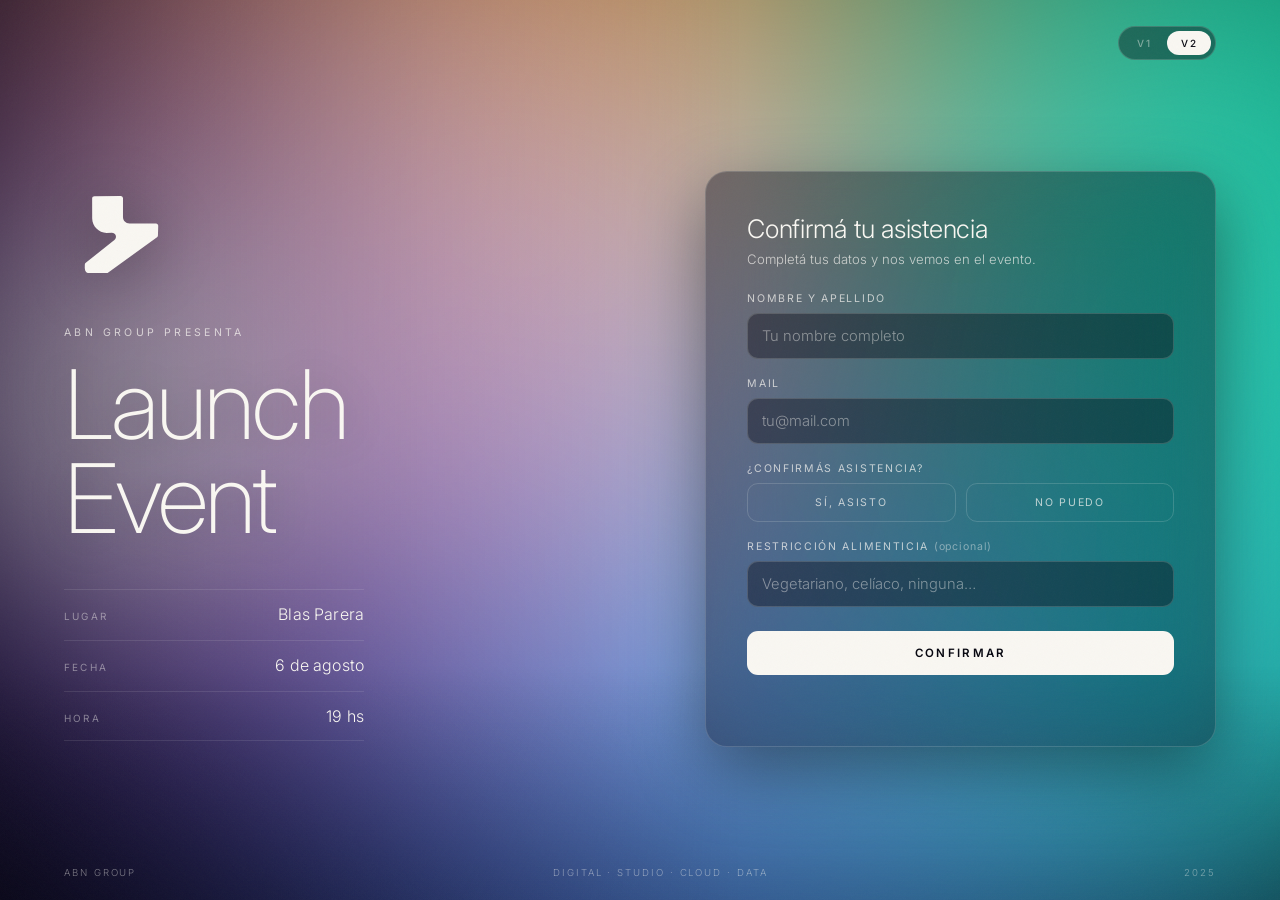
==== v2/index.html @ 105c2b26 "Agregar v2 (gradiente multicolor + isotipo) y switch V1/V2 v2 en /v2/: fondo con mesh gradient WebGL" ====
<!DOCTYPE html>
<html lang="es">
<head>
  <meta charset="UTF-8">
  <meta name="viewport" content="width=device-width, initial-scale=1.0">

  <!-- SEO -->
  <title>ABN Group — Launch Event (v2)</title>
  <meta name="description" content="Evento de lanzamiento de ABN Group. Blas Parera — 6 de agosto, 19 hs. Confirmá tu asistencia.">

  <!-- Open Graph -->
  <meta property="og:title" content="ABN Group — Launch Event">
  <meta property="og:description" content="Blas Parera · 6 de agosto · 19 hs. Confirmá tu asistencia.">
  <meta property="og:type" content="website">

  <!-- Favicon -->
  <link rel="icon" type="image/svg+xml" href="assets/ABN Icon - JP Ash W.svg">

  <!-- Fonts -->
  <link rel="preconnect" href="https://fonts.googleapis.com">
  <link rel="preconnect" href="https://fonts.gstatic.com" crossorigin>
  <link href="https://fonts.googleapis.com/css2?family=Inter:wght@200;300;400;500;600&display=swap" rel="stylesheet">

  <!-- Styles -->
  <link rel="stylesheet" href="style.css">
</head>

<body>

  <!-- WebGL colour mesh gradient background -->
  <canvas class="bg-gradient" id="hero-canvas"></canvas>

  <!-- Version switcher -->
  <nav class="ver-switch" aria-label="Versiones">
    <a href="../" class="ver">V1</a>
    <a href="./" class="ver active" aria-current="page">V2</a>
  </nav>

  <main class="stage">
    <div class="grid">

      <!-- ==================== LEFT — EVENT INFO ==================== -->
      <section class="info">
        <img src="assets/ABN Icon - JP Ash W.svg" alt="ABN Group" class="info-mark">

        <span class="info-eyebrow">ABN Group presenta</span>

        <h1 class="info-title">Launch<br>Event</h1>

        <div class="info-meta">
          <div class="meta-row">
            <span class="meta-label">Lugar</span>
            <span class="meta-value">Blas Parera</span>
          </div>
          <div class="meta-row">
            <span class="meta-label">Fecha</span>
            <span class="meta-value">6 de agosto</span>
          </div>
          <div class="meta-row">
            <span class="meta-label">Hora</span>
            <span class="meta-value">19 hs</span>
          </div>
        </div>
      </section>

      <!-- ==================== RIGHT — LEAD FORM ==================== -->
      <section class="panel">
        <form class="form" id="rsvp-form" novalidate>
          <div class="form-head">
            <h2 class="form-title">Confirmá tu asistencia</h2>
            <p class="form-sub">Completá tus datos y nos vemos en el evento.</p>
          </div>

          <div class="field">
            <label for="name">Nombre y Apellido</label>
            <input type="text" id="name" name="name" autocomplete="name" placeholder="Tu nombre completo" required>
          </div>

          <div class="field">
            <label for="email">Mail</label>
            <input type="email" id="email" name="email" autocomplete="email" placeholder="tu@mail.com" required>
          </div>

          <div class="field">
            <span class="field-label">¿Confirmás asistencia?</span>
            <div class="choice">
              <label class="choice-opt">
                <input type="radio" name="attending" value="si" required>
                <span>Sí, asisto</span>
              </label>
              <label class="choice-opt">
                <input type="radio" name="attending" value="no">
                <span>No puedo</span>
              </label>
            </div>
          </div>

          <div class="field">
            <label for="diet">Restricción alimenticia <span class="optional">(opcional)</span></label>
            <input type="text" id="diet" name="diet" placeholder="Vegetariano, celíaco, ninguna…">
          </div>

          <button type="submit" class="submit" id="submit-btn">Confirmar</button>

          <p class="form-note" id="form-note" role="status" aria-live="polite"></p>
        </form>

        <!-- Success state -->
        <div class="thanks" id="thanks" hidden>
          <div class="thanks-mark">✓</div>
          <h2 class="thanks-title">¡Gracias!</h2>
          <p class="thanks-text" id="thanks-text">Te esperamos en Blas Parera el 6 de agosto.</p>
        </div>
      </section>

    </div>
  </main>

  <!-- Bottom bar -->
  <footer class="bottom">
    <span>ABN Group</span>
    <span class="bottom-center">Digital · Studio · Cloud · Data</span>
    <span>2025</span>
  </footer>

  <script src="script.js"></script>
</body>
</html>
---- v2/style.css ----
/* ============================================
   ABN GROUP — LAUNCH EVENT · V2
   Colour mesh gradient + white isotype
   ============================================ */

*,
*::before,
*::after {
  margin: 0;
  padding: 0;
  box-sizing: border-box;
}

:root {
  /* Neutrals */
  --base: #06060f;          /* deep navy base */
  --surface: rgba(10, 10, 24, 0.42);
  --ash: #f9f7f2;
  --ash-mid: rgba(249, 247, 242, 0.72);
  --ash-dim: rgba(249, 247, 242, 0.45);
  --ash-faint: rgba(249, 247, 242, 0.1);
  --ash-line: rgba(249, 247, 242, 0.16);

  /* Accent pulled from the gradient (periwinkle/violet) */
  --accent: #8f9bff;
  --accent-soft: rgba(143, 155, 255, 0.16);

  /* Typography */
  --font: 'Inter', -apple-system, BlinkMacSystemFont, sans-serif;

  /* Layout */
  --gutter: clamp(20px, 5vw, 72px);
  --ease-out: cubic-bezier(0.16, 1, 0.3, 1);
}

html { font-size: 16px; }

body {
  font-family: var(--font);
  background: var(--base);
  color: var(--ash);
  min-height: 100vh;
  min-height: 100dvh;
  overflow-x: hidden;
  -webkit-font-smoothing: antialiased;
  -moz-osx-font-smoothing: grayscale;
}

::selection { background: var(--accent); color: var(--base); }

a { color: inherit; text-decoration: none; }
img { display: block; max-width: 100%; }

/* GRAIN OVERLAY */
body::after {
  content: '';
  position: fixed;
  inset: 0;
  pointer-events: none;
  z-index: 9999;
  opacity: 0.03;
  background-image: url("data:image/svg+xml,%3Csvg viewBox='0 0 512 512' xmlns='http://www.w3.org/2000/svg'%3E%3Cfilter id='n'%3E%3CfeTurbulence type='fractalNoise' baseFrequency='.85' numOctaves='4' stitchTiles='stitch'/%3E%3C/filter%3E%3Crect width='100%25' height='100%25' filter='url(%23n)'/%3E%3C/svg%3E");
  background-repeat: repeat;
  background-size: 256px;
}

/* WEBGL BACKGROUND */
.bg-gradient {
  position: fixed;
  inset: 0;
  width: 100%;
  height: 100%;
  display: block;
  z-index: 0;
}

/* Legibility scrim — darkens the left/text side without hiding the gradient */
body::before {
  content: '';
  position: fixed;
  inset: 0;
  z-index: 1;
  pointer-events: none;
  background:
    linear-gradient(90deg, rgba(4, 4, 12, 0.5) 0%, rgba(4, 4, 12, 0.18) 34%, rgba(4, 4, 12, 0) 58%),
    linear-gradient(0deg, rgba(4, 4, 12, 0.32) 0%, rgba(4, 4, 12, 0) 26%);
}

/* ============================================
   VERSION SWITCHER
   ============================================ */
.ver-switch {
  position: fixed;
  top: clamp(16px, 3vh, 26px);
  right: var(--gutter);
  z-index: 20;
  display: flex;
  gap: 2px;
  padding: 4px;
  border-radius: 999px;
  background: rgba(6, 6, 15, 0.4);
  border: 1px solid var(--ash-line);
  backdrop-filter: blur(16px);
  -webkit-backdrop-filter: blur(16px);
}

.ver {
  font-size: 0.62rem;
  font-weight: 500;
  letter-spacing: 0.14em;
  color: var(--ash-dim);
  padding: 6px 14px;
  border-radius: 999px;
  transition: color 0.25s ease, background 0.25s ease;
}

.ver:hover { color: var(--ash); }

.ver.active {
  color: var(--base);
  background: var(--ash);
}

/* ============================================
   STAGE / LAYOUT
   ============================================ */
.stage {
  position: relative;
  z-index: 2;
  min-height: 100vh;
  min-height: 100dvh;
  display: flex;
  align-items: center;
  padding: clamp(72px, 12vh, 120px) var(--gutter) clamp(64px, 10vh, 96px);
}

.grid {
  width: 100%;
  max-width: 1240px;
  margin: 0 auto;
  display: grid;
  grid-template-columns: 1.05fr 0.95fr;
  gap: clamp(32px, 6vw, 96px);
  align-items: center;
}

/* LEFT — EVENT INFO */
.info { animation: fadeInUp 1.2s var(--ease-out) 0.2s both; }

.info-mark {
  width: clamp(84px, 9vw, 128px);
  height: auto;
  margin-bottom: 34px;
  filter: drop-shadow(0 6px 30px rgba(0, 0, 0, 0.35));
}

.info-eyebrow {
  display: block;
  font-size: 0.66rem;
  font-weight: 400;
  letter-spacing: 0.32em;
  text-transform: uppercase;
  color: var(--ash-mid);
  margin-bottom: 18px;
}

.info-title {
  font-size: clamp(3rem, 8vw, 6rem);
  font-weight: 200;
  line-height: 0.98;
  letter-spacing: -0.03em;
  margin-bottom: 44px;
  text-shadow: 0 4px 40px rgba(0, 0, 0, 0.25);
}

.info-meta {
  display: flex;
  flex-direction: column;
  gap: 2px;
  max-width: 300px;
}

.meta-row {
  display: flex;
  justify-content: space-between;
  align-items: baseline;
  gap: 16px;
  padding: 14px 0;
  border-top: 1px solid var(--ash-faint);
}

.meta-row:last-child { border-bottom: 1px solid var(--ash-faint); }

.meta-label {
  font-size: 0.62rem;
  font-weight: 400;
  letter-spacing: 0.22em;
  text-transform: uppercase;
  color: var(--ash-dim);
}

.meta-value {
  font-size: 1rem;
  font-weight: 300;
  letter-spacing: 0.01em;
  color: var(--ash);
}

/* RIGHT — FORM PANEL (glass) */
.panel {
  position: relative;
  background: var(--surface);
  border: 1px solid var(--ash-line);
  border-radius: 22px;
  padding: clamp(28px, 3.2vw, 44px);
  backdrop-filter: blur(32px) saturate(1.2);
  -webkit-backdrop-filter: blur(32px) saturate(1.2);
  box-shadow: 0 24px 70px rgba(0, 0, 0, 0.45);
  animation: fadeInUp 1.2s var(--ease-out) 0.45s both;
}

.form { display: flex; flex-direction: column; gap: 18px; }

.form-head { margin-bottom: 4px; }

.form-title {
  font-size: clamp(1.2rem, 2.2vw, 1.6rem);
  font-weight: 300;
  letter-spacing: -0.01em;
  margin-bottom: 6px;
}

.form-sub {
  font-size: 0.82rem;
  font-weight: 300;
  color: var(--ash-mid);
  line-height: 1.5;
}

.field { display: flex; flex-direction: column; gap: 8px; }

.field label,
.field-label {
  font-size: 0.66rem;
  font-weight: 400;
  letter-spacing: 0.16em;
  text-transform: uppercase;
  color: var(--ash-mid);
}

.optional {
  color: var(--ash-dim);
  letter-spacing: 0.08em;
  text-transform: none;
}

.field input[type="text"],
.field input[type="email"] {
  width: 100%;
  padding: 13px 14px;
  background: rgba(6, 6, 15, 0.4);
  border: 1px solid var(--ash-line);
  border-radius: 11px;
  color: var(--ash);
  font-family: var(--font);
  font-size: 0.92rem;
  font-weight: 300;
  transition: border-color 0.3s ease, background 0.3s ease;
}

.field input::placeholder { color: var(--ash-dim); }

.field input:focus {
  outline: none;
  border-color: var(--accent);
  background: rgba(6, 6, 15, 0.6);
  box-shadow: 0 0 0 3px var(--accent-soft);
}

.field input:user-invalid { border-color: var(--accent); }

/* Sí / No choice */
.choice { display: grid; grid-template-columns: 1fr 1fr; gap: 10px; }

.choice-opt {
  position: relative;
  display: flex;
  align-items: center;
  justify-content: center;
  gap: 8px;
  padding: 12px;
  border: 1px solid var(--ash-line);
  border-radius: 11px;
  cursor: pointer;
  font-size: 0.86rem;
  font-weight: 300;
  color: var(--ash-mid);
  transition: border-color 0.25s ease, background 0.25s ease, color 0.25s ease;
}

.choice-opt input { position: absolute; opacity: 0; pointer-events: none; }

.choice-opt:hover { border-color: var(--ash-dim); }

.choice-opt:has(input:checked) {
  border-color: var(--accent);
  background: var(--accent-soft);
  color: var(--ash);
}

.choice-opt:has(input:focus-visible) {
  outline: 2px solid var(--accent);
  outline-offset: 2px;
}

/* Submit — crisp white, reads on any colour */
.submit {
  margin-top: 6px;
  padding: 15px;
  background: var(--ash);
  color: var(--base);
  border: none;
  border-radius: 11px;
  font-family: var(--font);
  font-size: 0.72rem;
  font-weight: 600;
  letter-spacing: 0.2em;
  text-transform: uppercase;
  cursor: pointer;
  transition: transform 0.2s ease, box-shadow 0.3s ease, opacity 0.3s ease;
}

.submit:hover { box-shadow: 0 8px 30px rgba(255, 255, 255, 0.18); }
.submit:active { transform: translateY(1px); }
.submit:disabled { opacity: 0.6; cursor: default; }

.form-note {
  min-height: 1em;
  font-size: 0.76rem;
  font-weight: 300;
  color: var(--accent);
  text-align: center;
}

/* Success state */
.thanks {
  text-align: center;
  padding: 20px 0;
  animation: fadeInUp 0.7s var(--ease-out) both;
}

.thanks-mark {
  width: 56px;
  height: 56px;
  margin: 0 auto 20px;
  border-radius: 50%;
  border: 1px solid var(--accent);
  color: var(--accent);
  display: flex;
  align-items: center;
  justify-content: center;
  font-size: 1.5rem;
  background: var(--accent-soft);
}

.thanks-title {
  font-size: clamp(1.5rem, 3vw, 2rem);
  font-weight: 200;
  letter-spacing: -0.01em;
  margin-bottom: 12px;
}

.thanks-text {
  font-size: 0.9rem;
  font-weight: 300;
  color: var(--ash-mid);
  line-height: 1.6;
  max-width: 320px;
  margin: 0 auto;
}

/* BOTTOM BAR */
.bottom {
  position: fixed;
  bottom: 22px;
  left: var(--gutter);
  right: var(--gutter);
  z-index: 3;
  display: flex;
  justify-content: space-between;
  align-items: center;
  font-size: 0.6rem;
  font-weight: 300;
  letter-spacing: 0.2em;
  text-transform: uppercase;
  color: var(--ash-dim);
  pointer-events: none;
}

/* KEYFRAMES */
@keyframes fadeInUp {
  from { opacity: 0; transform: translateY(24px); }
  to   { opacity: 1; transform: translateY(0); }
}

/* RESPONSIVE */
@media (max-width: 940px) {
  .stage {
    align-items: flex-start;
    padding-top: clamp(60px, 10vh, 90px);
  }
  .grid {
    grid-template-columns: 1fr;
    gap: 36px;
    max-width: 520px;
  }
  .info-mark { margin-bottom: 24px; }
  .info-title { margin-bottom: 32px; }
  .info-meta { max-width: none; }
  .bottom-center { display: none; }
}

@media (max-width: 520px) {
  .stage { padding-left: 20px; padding-right: 20px; }
  .ver-switch { right: 20px; }
  .bottom { letter-spacing: 0.12em; }
  .bottom span:last-child { display: none; }
}

@media (prefers-reduced-motion: reduce) {
  .info, .panel, .thanks { animation: none; }
}
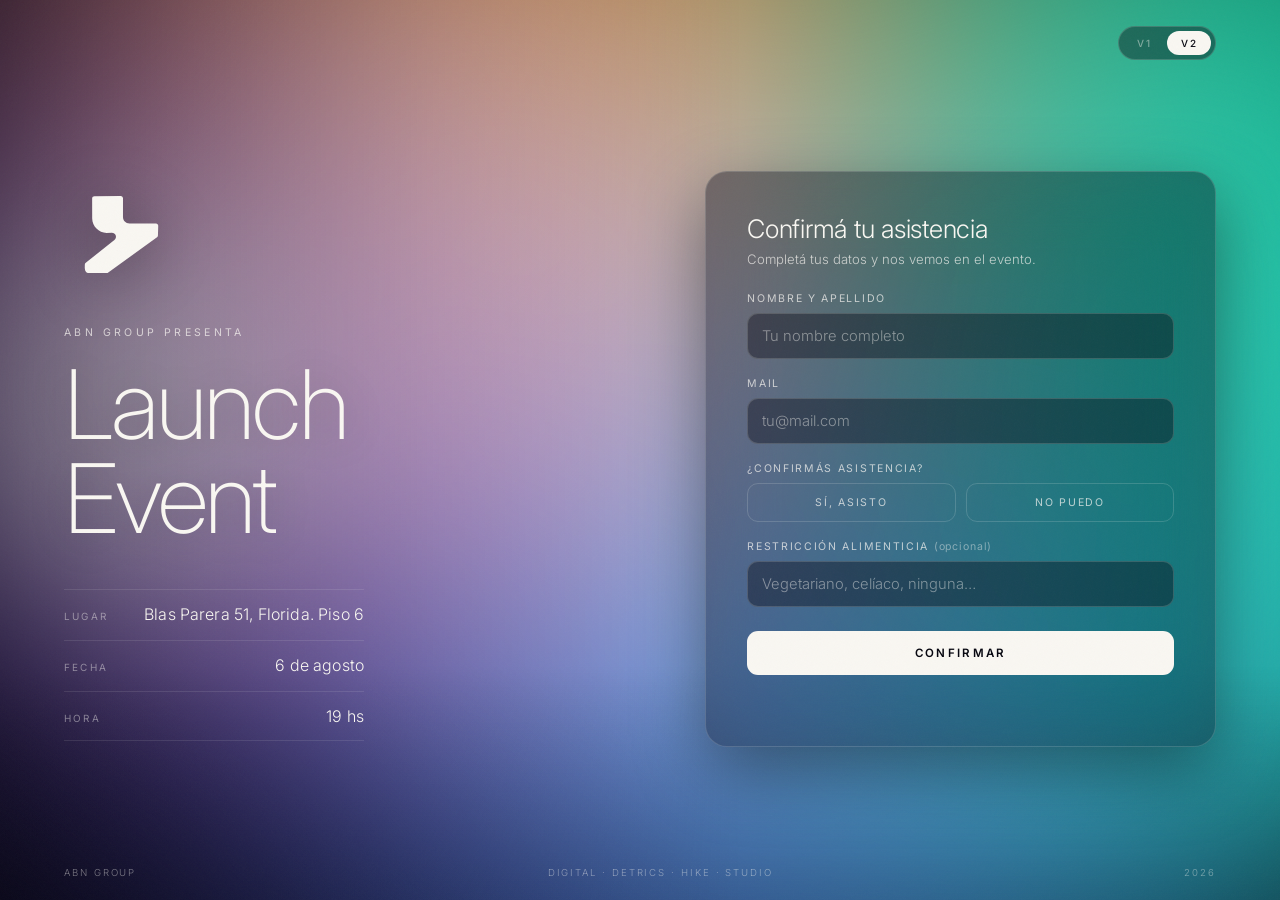
==== commit 1c1db968: "Actualizar footer (2026 · Detrics/Hike) y domicilio completo en v1 y v2 - Año: 2025 → 2026 - Footer " ====
--- a/v2/index.html
+++ b/v2/index.html
@@ -50,7 +50,7 @@
         <div class="info-meta">
           <div class="meta-row">
             <span class="meta-label">Lugar</span>
-            <span class="meta-value">Blas Parera</span>
+            <span class="meta-value">Blas Parera 51, Florida. Piso 6</span>
           </div>
           <div class="meta-row">
             <span class="meta-label">Fecha</span>
@@ -119,8 +119,8 @@
   <!-- Bottom bar -->
   <footer class="bottom">
     <span>ABN Group</span>
-    <span class="bottom-center">Digital · Studio · Cloud · Data</span>
-    <span>2025</span>
+    <span class="bottom-center">Digital · Detrics · Hike · Studio</span>
+    <span>2026</span>
   </footer>
 
   <script src="script.js"></script>
--- a/v2/style.css
+++ b/v2/style.css
@@ -204,6 +204,7 @@
   font-weight: 300;
   letter-spacing: 0.01em;
   color: var(--ash);
+  text-align: right;
 }
 
 /* RIGHT — FORM PANEL (glass) */
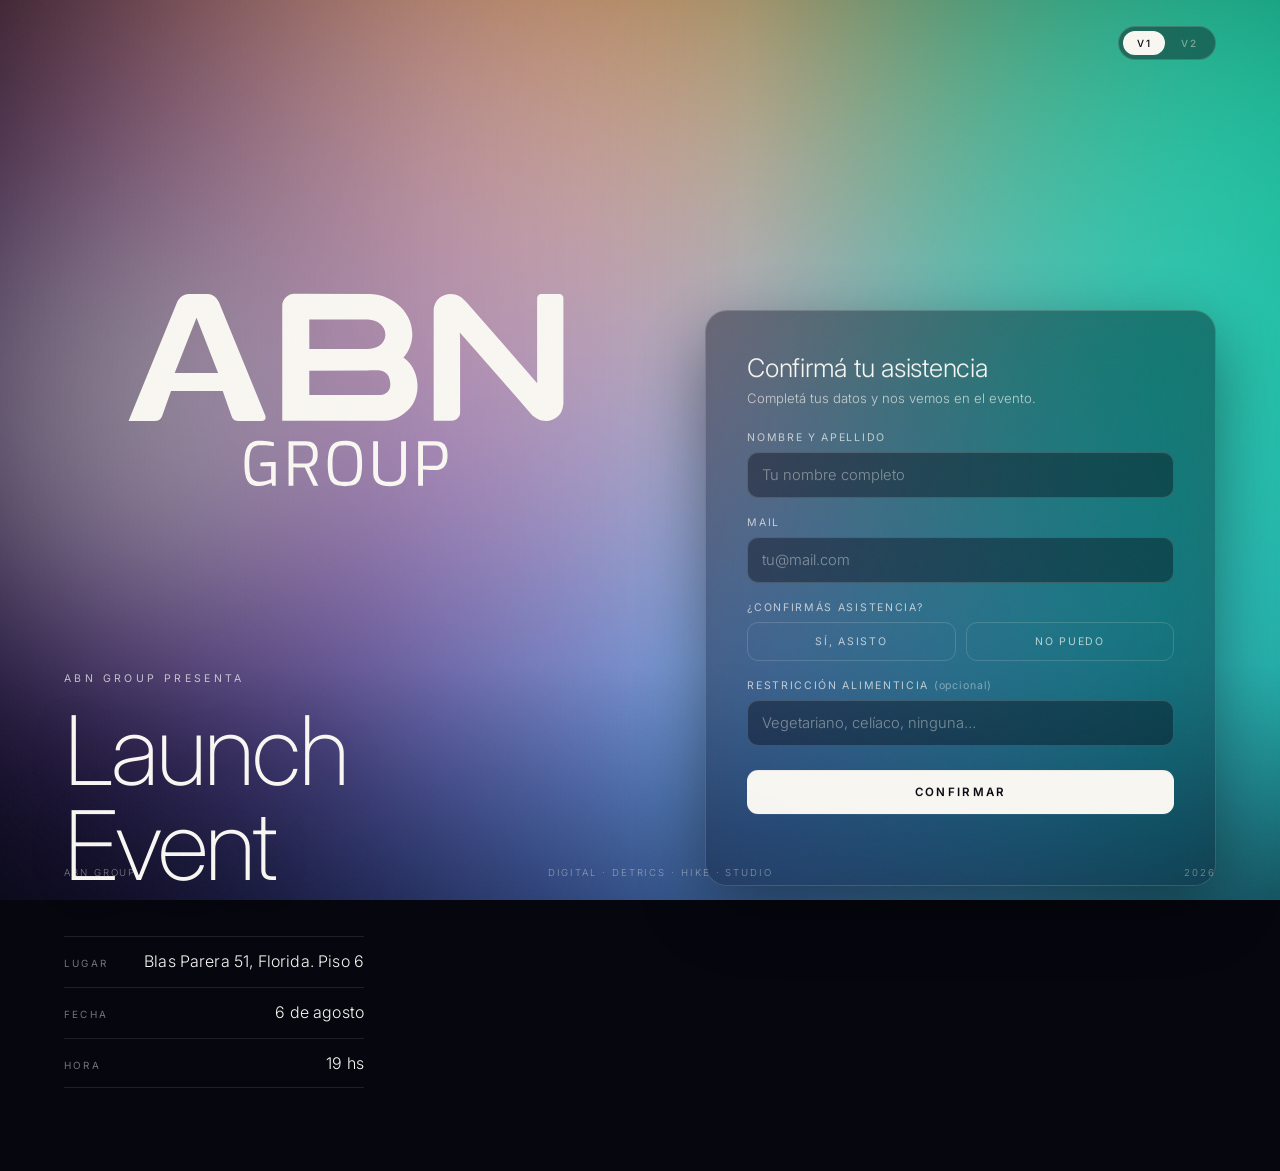
==== commit 898a1de6: "Publicar solo la v2: pasa a la raíz; v1 archivada sin publicar - La v2 (gradiente multicolor + isoti" ====
--- a/v2/index.html
+++ b/v2/index.html
@@ -2,127 +2,11 @@
 <html lang="es">
 <head>
   <meta charset="UTF-8">
-  <meta name="viewport" content="width=device-width, initial-scale=1.0">
-
-  <!-- SEO -->
-  <title>ABN Group — Launch Event (v2)</title>
-  <meta name="description" content="Evento de lanzamiento de ABN Group. Blas Parera — 6 de agosto, 19 hs. Confirmá tu asistencia.">
-
-  <!-- Open Graph -->
-  <meta property="og:title" content="ABN Group — Launch Event">
-  <meta property="og:description" content="Blas Parera · 6 de agosto · 19 hs. Confirmá tu asistencia.">
-  <meta property="og:type" content="website">
-
-  <!-- Favicon -->
-  <link rel="icon" type="image/svg+xml" href="assets/ABN Icon - JP Ash W.svg">
-
-  <!-- Fonts -->
-  <link rel="preconnect" href="https://fonts.googleapis.com">
-  <link rel="preconnect" href="https://fonts.gstatic.com" crossorigin>
-  <link href="https://fonts.googleapis.com/css2?family=Inter:wght@200;300;400;500;600&display=swap" rel="stylesheet">
-
-  <!-- Styles -->
-  <link rel="stylesheet" href="style.css">
+  <meta http-equiv="refresh" content="0; url=../">
+  <link rel="canonical" href="../">
+  <title>ABN Group — Launch Event</title>
 </head>
-
 <body>
-
-  <!-- WebGL colour mesh gradient background -->
-  <canvas class="bg-gradient" id="hero-canvas"></canvas>
-
-  <!-- Version switcher -->
-  <nav class="ver-switch" aria-label="Versiones">
-    <a href="../" class="ver">V1</a>
-    <a href="./" class="ver active" aria-current="page">V2</a>
-  </nav>
-
-  <main class="stage">
-    <div class="grid">
-
-      <!-- ==================== LEFT — EVENT INFO ==================== -->
-      <section class="info">
-        <img src="assets/ABN Icon - JP Ash W.svg" alt="ABN Group" class="info-mark">
-
-        <span class="info-eyebrow">ABN Group presenta</span>
-
-        <h1 class="info-title">Launch<br>Event</h1>
-
-        <div class="info-meta">
-          <div class="meta-row">
-            <span class="meta-label">Lugar</span>
-            <span class="meta-value">Blas Parera 51, Florida. Piso 6</span>
-          </div>
-          <div class="meta-row">
-            <span class="meta-label">Fecha</span>
-            <span class="meta-value">6 de agosto</span>
-          </div>
-          <div class="meta-row">
-            <span class="meta-label">Hora</span>
-            <span class="meta-value">19 hs</span>
-          </div>
-        </div>
-      </section>
-
-      <!-- ==================== RIGHT — LEAD FORM ==================== -->
-      <section class="panel">
-        <form class="form" id="rsvp-form" novalidate>
-          <div class="form-head">
-            <h2 class="form-title">Confirmá tu asistencia</h2>
-            <p class="form-sub">Completá tus datos y nos vemos en el evento.</p>
-          </div>
-
-          <div class="field">
-            <label for="name">Nombre y Apellido</label>
-            <input type="text" id="name" name="name" autocomplete="name" placeholder="Tu nombre completo" required>
-          </div>
-
-          <div class="field">
-            <label for="email">Mail</label>
-            <input type="email" id="email" name="email" autocomplete="email" placeholder="tu@mail.com" required>
-          </div>
-
-          <div class="field">
-            <span class="field-label">¿Confirmás asistencia?</span>
-            <div class="choice">
-              <label class="choice-opt">
-                <input type="radio" name="attending" value="si" required>
-                <span>Sí, asisto</span>
-              </label>
-              <label class="choice-opt">
-                <input type="radio" name="attending" value="no">
-                <span>No puedo</span>
-              </label>
-            </div>
-          </div>
-
-          <div class="field">
-            <label for="diet">Restricción alimenticia <span class="optional">(opcional)</span></label>
-            <input type="text" id="diet" name="diet" placeholder="Vegetariano, celíaco, ninguna…">
-          </div>
-
-          <button type="submit" class="submit" id="submit-btn">Confirmar</button>
-
-          <p class="form-note" id="form-note" role="status" aria-live="polite"></p>
-        </form>
-
-        <!-- Success state -->
-        <div class="thanks" id="thanks" hidden>
-          <div class="thanks-mark">✓</div>
-          <h2 class="thanks-title">¡Gracias!</h2>
-          <p class="thanks-text" id="thanks-text">Te esperamos en Blas Parera el 6 de agosto.</p>
-        </div>
-      </section>
-
-    </div>
-  </main>
-
-  <!-- Bottom bar -->
-  <footer class="bottom">
-    <span>ABN Group</span>
-    <span class="bottom-center">Digital · Detrics · Hike · Studio</span>
-    <span>2026</span>
-  </footer>
-
-  <script src="script.js"></script>
+  <p>Redirigiendo al sitio… <a href="../">Ir ahora</a>.</p>
 </body>
 </html>
